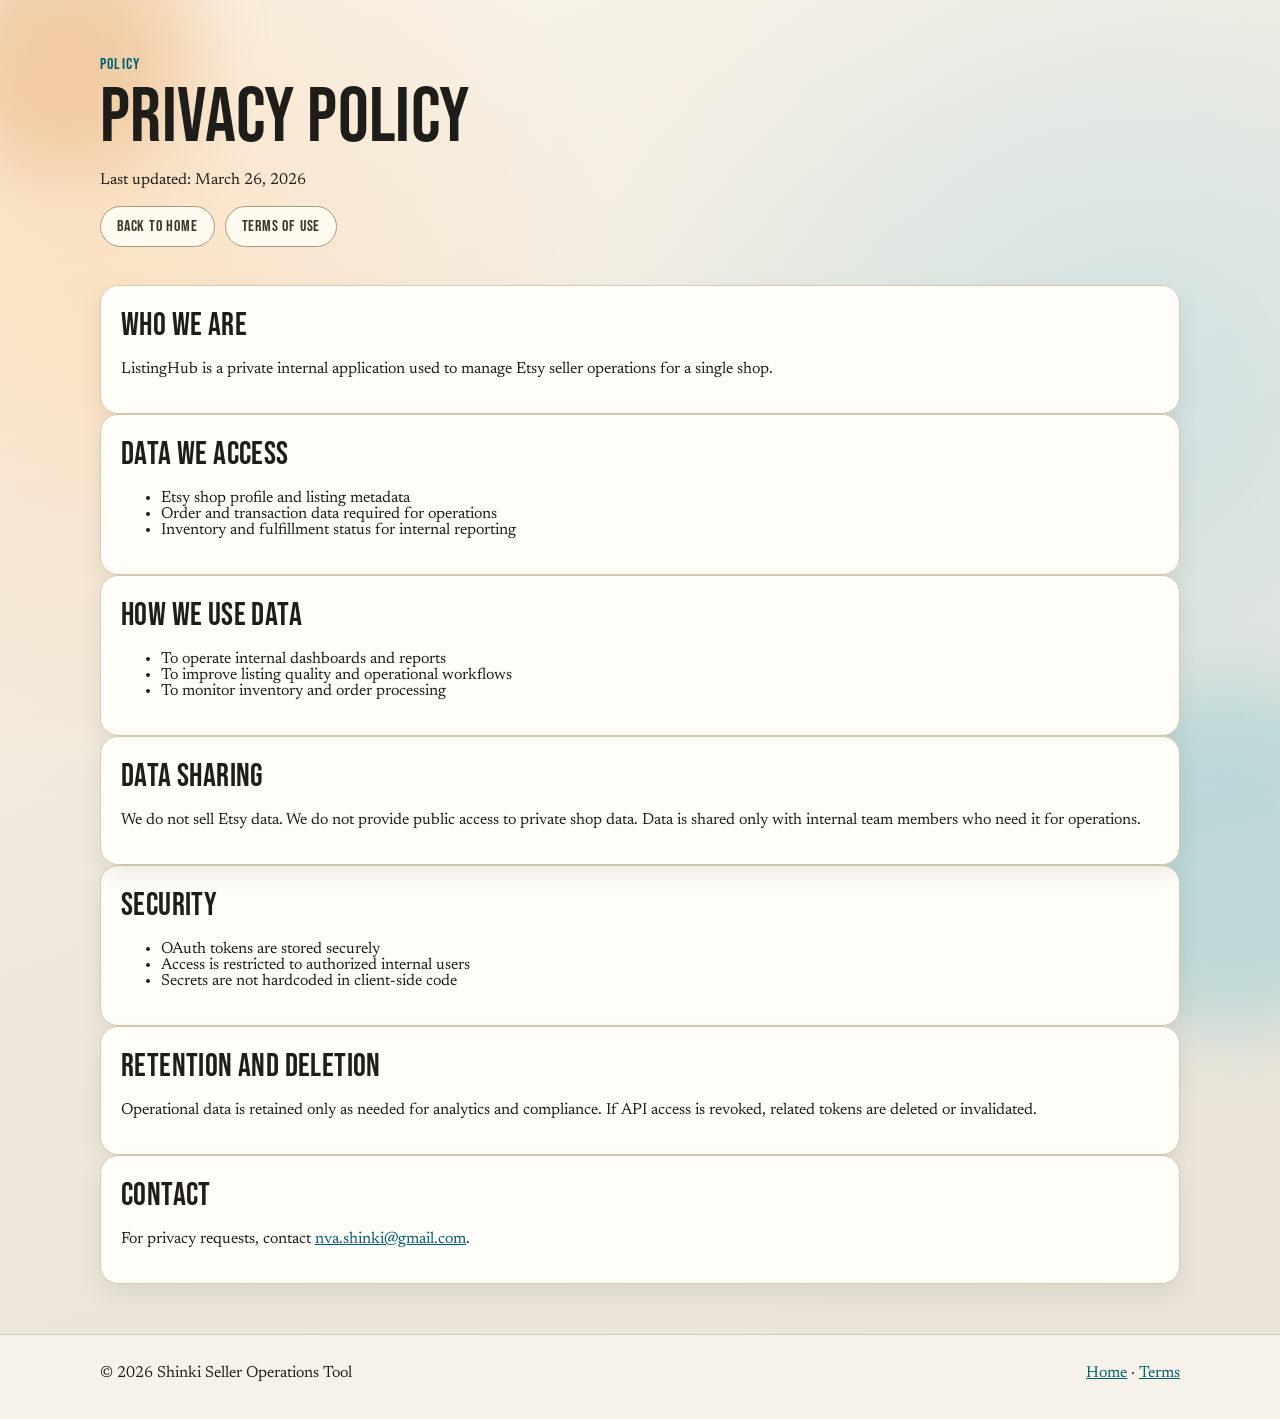
==== privacy.html @ 2dc22551 "Initial ListingHub Etsy API website" ====
<!doctype html>
<html lang="en">
  <head>
    <meta charset="UTF-8" />
    <meta name="viewport" content="width=device-width, initial-scale=1.0" />
    <title>Privacy Policy | ListingHub</title>
    <link rel="preconnect" href="https://fonts.googleapis.com" />
    <link rel="preconnect" href="https://fonts.gstatic.com" crossorigin />
    <link
      href="https://fonts.googleapis.com/css2?family=Bebas+Neue&family=Newsreader:opsz,wght@6..72,400;6..72,600&display=swap"
      rel="stylesheet"
    />
    <link rel="stylesheet" href="styles.css" />
  </head>
  <body>
    <div class="orb orb-a"></div>
    <div class="orb orb-b"></div>

    <header class="hero">
      <div class="container reveal">
        <p class="eyebrow">Policy</p>
        <h1>Privacy Policy</h1>
        <p>Last updated: March 26, 2026</p>
        <div class="hero-actions">
          <a class="btn btn-ghost" href="index.html">Back to Home</a>
          <a class="btn btn-ghost" href="terms.html">Terms of Use</a>
        </div>
      </div>
    </header>

    <main class="container">
      <section class="card reveal delay-1">
        <h2>Who We Are</h2>
        <p>
          ListingHub is a private internal application used to
          manage Etsy seller operations for a single shop.
        </p>
      </section>

      <section class="card reveal delay-2">
        <h2>Data We Access</h2>
        <ul>
          <li>Etsy shop profile and listing metadata</li>
          <li>Order and transaction data required for operations</li>
          <li>Inventory and fulfillment status for internal reporting</li>
        </ul>
      </section>

      <section class="card reveal delay-3">
        <h2>How We Use Data</h2>
        <ul>
          <li>To operate internal dashboards and reports</li>
          <li>To improve listing quality and operational workflows</li>
          <li>To monitor inventory and order processing</li>
        </ul>
      </section>

      <section class="card reveal delay-4">
        <h2>Data Sharing</h2>
        <p>
          We do not sell Etsy data. We do not provide public access to private shop
          data. Data is shared only with internal team members who need it for
          operations.
        </p>
      </section>

      <section class="card">
        <h2>Security</h2>
        <ul>
          <li>OAuth tokens are stored securely</li>
          <li>Access is restricted to authorized internal users</li>
          <li>Secrets are not hardcoded in client-side code</li>
        </ul>
      </section>

      <section class="card">
        <h2>Retention and Deletion</h2>
        <p>
          Operational data is retained only as needed for analytics and compliance.
          If API access is revoked, related tokens are deleted or invalidated.
        </p>
      </section>

      <section class="card">
        <h2>Contact</h2>
        <p>
          For privacy requests, contact
          <a href="mailto:nva.shinki@gmail.com">nva.shinki@gmail.com</a>.
        </p>
      </section>
    </main>

    <footer class="site-footer">
      <div class="container footer-row">
        <p>© 2026 Shinki Seller Operations Tool</p>
        <p><a href="index.html">Home</a> · <a href="terms.html">Terms</a></p>
      </div>
    </footer>
  </body>
</html>
---- styles.css ----
:root {
  --bg: #f3efe6;
  --ink: #1f1d19;
  --muted: #665f52;
  --panel: #fffdf7;
  --line: #d5c9b2;
  --accent: #005f73;
  --accent-soft: #d9f1f4;
  --signal: #be5a38;
  --radius: 18px;
}

* {
  box-sizing: border-box;
}

html,
body {
  margin: 0;
  padding: 0;
}

body {
  font-family: "Newsreader", Georgia, serif;
  color: var(--ink);
  background:
    radial-gradient(circle at 7% 20%, #ffd8ab99 0%, transparent 32%),
    radial-gradient(circle at 88% 28%, #bbdce699 0%, transparent 36%),
    linear-gradient(160deg, #f9f4eb 0%, #efe9dc 48%, #e9e3d8 100%);
  min-height: 100vh;
}

.orb {
  position: fixed;
  border-radius: 999px;
  filter: blur(38px);
  opacity: 0.5;
  pointer-events: none;
  z-index: 0;
}

.orb-a {
  width: 250px;
  height: 250px;
  background: #e9b07a;
  top: -70px;
  left: -60px;
}

.orb-b {
  width: 340px;
  height: 340px;
  background: #90cad5;
  bottom: -130px;
  right: -120px;
}

.container {
  width: min(1080px, 92vw);
  margin: 0 auto;
  position: relative;
  z-index: 1;
}

.hero {
  padding: 54px 0 22px;
}

.hero-grid {
  display: grid;
  grid-template-columns: 1.3fr 0.9fr;
  gap: 20px;
}

.eyebrow {
  display: inline-block;
  margin: 0 0 8px;
  font-family: "Bebas Neue", sans-serif;
  letter-spacing: 1.2px;
  font-size: 1.02rem;
  color: var(--accent);
}

h1,
h2,
h3 {
  font-family: "Bebas Neue", sans-serif;
  font-weight: 400;
  letter-spacing: 0.4px;
}

h1 {
  margin: 0;
  line-height: 0.96;
  font-size: clamp(2.2rem, 6vw, 4.8rem);
}

h2 {
  margin: 0 0 10px;
  font-size: clamp(1.2rem, 3vw, 2rem);
}

.hero-copy p {
  max-width: 64ch;
  color: #3a3329;
  font-size: 1.08rem;
}

.hero-actions {
  display: flex;
  flex-wrap: wrap;
  gap: 10px;
  margin-top: 18px;
}

.hero-panel {
  background: linear-gradient(165deg, #fff8ed 0%, #f2fbfd 100%);
  border: 1px solid var(--line);
  border-radius: var(--radius);
  padding: 20px;
  box-shadow: 0 14px 28px rgba(43, 37, 26, 0.12);
}

.hero-panel ul {
  margin: 10px 0 0;
  padding-left: 20px;
}

.mini-note {
  margin-top: 14px;
  font-size: 0.94rem;
  color: var(--muted);
}

main {
  padding: 16px 0 50px;
}

.split {
  display: grid;
  grid-template-columns: 1fr 1fr;
  gap: 16px;
  margin-bottom: 16px;
}

.card {
  background: var(--panel);
  border: 1px solid var(--line);
  border-radius: var(--radius);
  padding: 20px;
  box-shadow: 0 10px 24px rgba(29, 25, 17, 0.08);
}

.card-strong {
  background: linear-gradient(170deg, #ffffff 0%, #fbf3e8 100%);
  border-color: #cab28e;
}

.tool-grid {
  display: grid;
  grid-template-columns: 1fr 1fr;
  gap: 16px;
  margin-bottom: 16px;
}

.tool textarea,
.tool input {
  width: 100%;
  border-radius: 10px;
  border: 1px solid #c8bba5;
  padding: 10px 12px;
  font-family: "Courier New", monospace;
  background: #fffcf7;
}

textarea {
  resize: vertical;
}

.form-grid {
  display: grid;
  grid-template-columns: 1fr;
  gap: 10px;
}

label {
  display: grid;
  gap: 6px;
  color: #453d31;
  font-size: 0.96rem;
}

.scope-box {
  margin-top: 12px;
  padding: 12px;
  background: #f6f2e8;
  border: 1px dashed #bfaf93;
  border-radius: 12px;
}

.scope-box p {
  margin: 0 0 8px;
  font-family: "Bebas Neue", sans-serif;
  font-size: 1.1rem;
  letter-spacing: 0.6px;
}

.preset-actions {
  display: flex;
  flex-wrap: wrap;
  gap: 8px;
  margin-bottom: 10px;
}

.scope-grid {
  display: grid;
  grid-template-columns: 1fr 1fr;
  gap: 8px;
}

.scope-grid label {
  display: flex;
  align-items: center;
  gap: 8px;
  background: #fffaf0;
  padding: 7px 8px;
  border-radius: 8px;
  border: 1px solid #d8c8af;
}

.btn {
  border-radius: 999px;
  padding: 10px 16px;
  border: 1px solid transparent;
  font-family: "Bebas Neue", sans-serif;
  letter-spacing: 0.8px;
  font-size: 1rem;
  cursor: pointer;
  text-decoration: none;
  transition: transform 180ms ease, box-shadow 180ms ease, background-color 180ms ease;
}

.btn:hover {
  transform: translateY(-2px);
}

.btn-main {
  background: linear-gradient(150deg, #006e86 0%, #0a8ea8 100%);
  color: #ffffff;
  box-shadow: 0 8px 20px rgba(0, 95, 115, 0.28);
}

.btn-ghost {
  border-color: #a8987d;
  color: #3a352d;
  background: #fffaf0;
}

.tool-actions {
  display: flex;
  flex-wrap: wrap;
  align-items: center;
  gap: 10px;
  margin: 12px 0 10px;
}

.status {
  color: var(--muted);
  font-size: 0.9rem;
}

.contact {
  margin-top: 14px;
}

a {
  color: var(--accent);
}

a:hover {
  color: #084f61;
}

.site-footer {
  border-top: 1px solid var(--line);
  background: #f7f2e9;
  padding: 14px 0 22px;
}

.footer-row {
  display: flex;
  justify-content: space-between;
  align-items: center;
  gap: 12px;
  flex-wrap: wrap;
}

.reveal {
  opacity: 0;
  transform: translateY(16px);
  animation: rise 700ms ease forwards;
}

.delay-1 {
  animation-delay: 90ms;
}

.delay-2 {
  animation-delay: 180ms;
}

.delay-3 {
  animation-delay: 270ms;
}

.delay-4 {
  animation-delay: 360ms;
}

@keyframes rise {
  from {
    opacity: 0;
    transform: translateY(16px);
  }
  to {
    opacity: 1;
    transform: translateY(0);
  }
}

@media (max-width: 860px) {
  .hero-grid,
  .split,
  .tool-grid {
    grid-template-columns: 1fr;
  }

  .scope-grid {
    grid-template-columns: 1fr;
  }
}
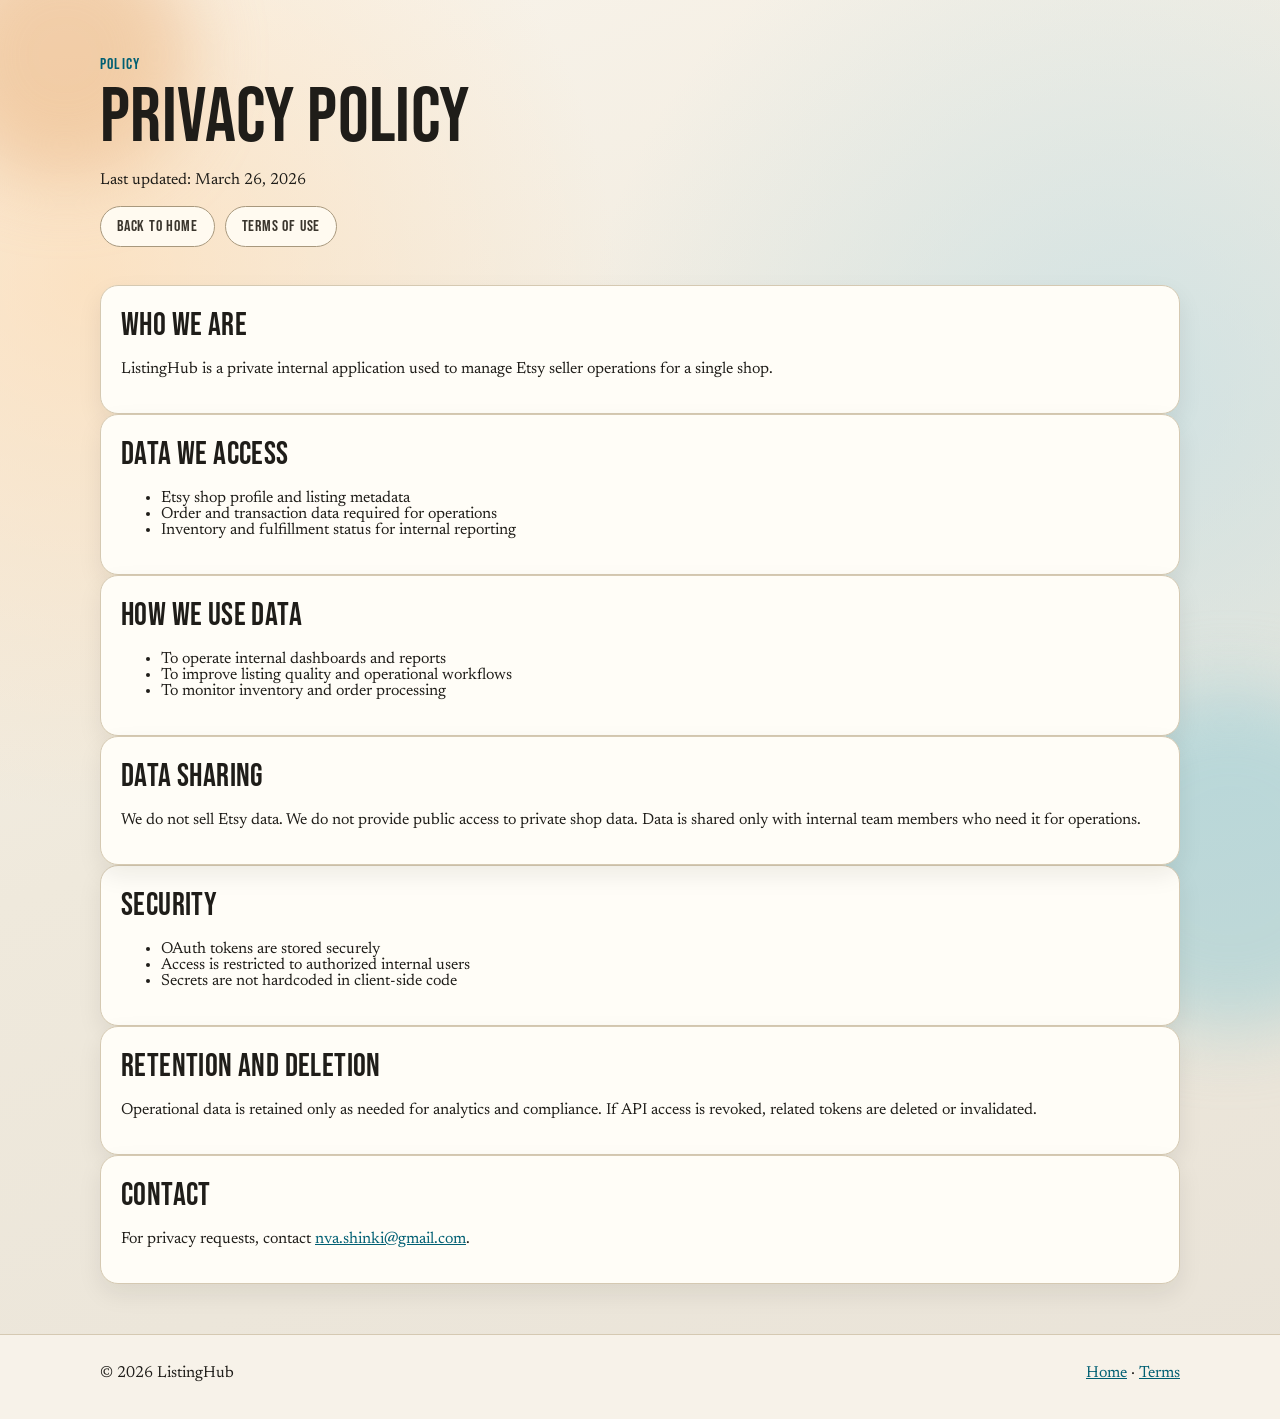
==== commit 55ac210d: "chore: align footer branding to ListingHub" ====
--- a/privacy.html
+++ b/privacy.html
@@ -92,7 +92,7 @@
 
     <footer class="site-footer">
       <div class="container footer-row">
-        <p>© 2026 Shinki Seller Operations Tool</p>
+        <p>© 2026 ListingHub</p>
         <p><a href="index.html">Home</a> · <a href="terms.html">Terms</a></p>
       </div>
     </footer>
